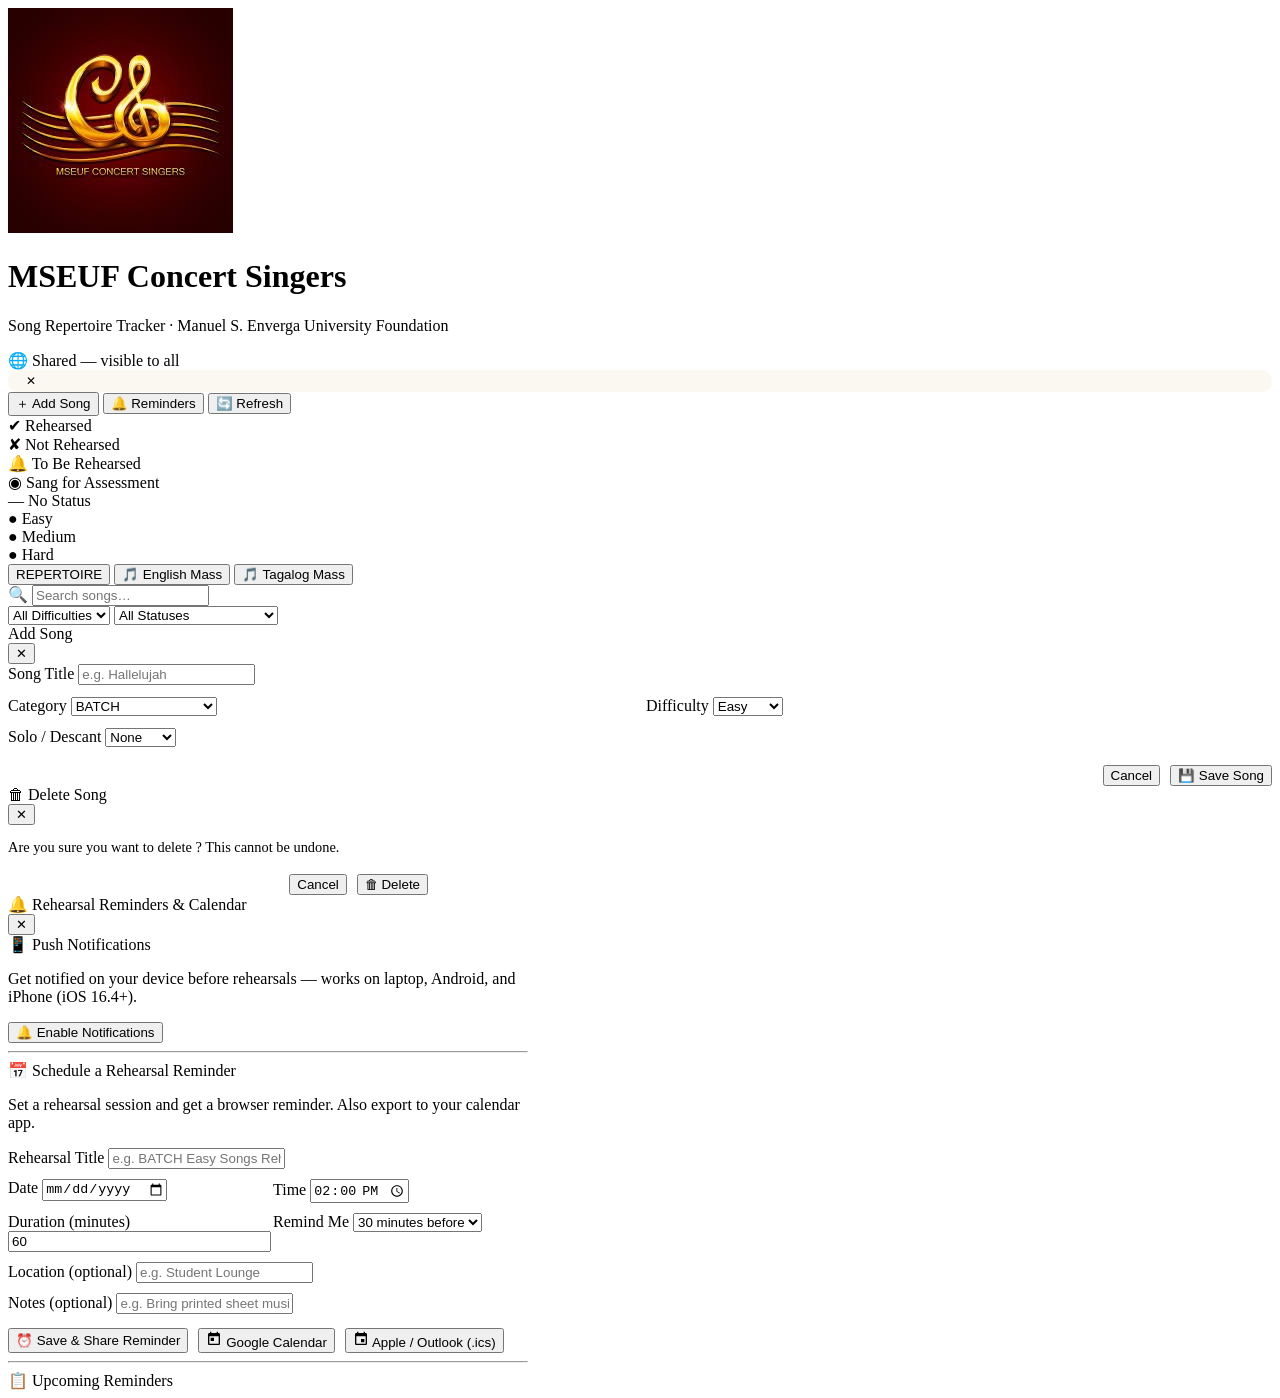
==== repertoire.html @ 1b48ae96 "Create repertoire.html" ====
<!DOCTYPE html>
<html lang="en">
<head>
  <meta charset="UTF-8">
  <meta name="viewport" content="width=device-width, initial-scale=1.0">
  <title>MSEUF Concert Singers – Song Repertoire Tracker</title>
  <link href="https://fonts.googleapis.com/css2?family=Playfair+Display:wght@600;700&family=DM+Sans:wght@300;400;500;600&display=swap" rel="stylesheet">
  <script src="https://cdn.jsdelivr.net/npm/@supabase/supabase-js@2"></script>
  <script>
    // ── Auth gate: redirect to login if not signed in ──
    (async () => {
      const _db = supabase.createClient(
        "https://aevaojekkijhzlxthlpb.supabase.co",
        "sb_publishable_B5ayfQIcgSAFmTYGE7ju2Q_4EDrigPo"
      );
      const { data: { session } } = await _db.auth.getSession();
      if (!session) {
        window.location.href = "https://carlosjosealbiol.github.io/mseufcsrepertoire/index.html";
      }
    })();
  </script>

  <link rel="manifest" href="manifest.json">
  <meta name="theme-color" content="#6b0f1a">
  <meta name="apple-mobile-web-app-capable" content="yes">
  <meta name="apple-mobile-web-app-status-bar-style" content="black-translucent">
  <link rel="stylesheet" href="repertoire.css">
</head>
<body>

<header>
  <img class="logo-img" src="[data-uri]" alt="MSEUF Concert Singers">
  <div class="header-text">
    <h1>MSEUF Concert Singers</h1>
    <p>Song Repertoire Tracker · Manuel S. Enverga University Foundation</p>
  </div>
  <div class="header-actions">
    <div class="shared-badge">🌐 Shared — visible to all</div>
    <div class="user-info" id="header-user" style="display:flex;align-items:center;gap:8px;background:rgba(201,168,76,.08);border:1px solid var(--border2);border-radius:20px;padding:4px 12px 4px 6px">
      <img id="header-avatar" src="" alt="" style="width:26px;height:26px;border-radius:50%;border:1px solid var(--gold);display:none">
      <span id="header-name" style="font-size:.78rem;color:var(--gold-light);font-weight:600"></span>
      <button onclick="signOutApp()" style="background:none;border:none;color:var(--muted);font-size:.72rem;cursor:pointer;padding:0 0 0 4px;" title="Sign out">✕</button>
    </div>
    <button class="btn btn-gold btn-sm" onclick="openAddModal()">＋ Add Song</button>
    <button class="btn btn-notif btn-sm" id="notif-btn" onclick="openNotifModal()" title="Notifications &amp; Reminders">🔔 Reminders</button>
    <button class="btn btn-outline btn-sm" onclick="loadAll()">🔄 Refresh</button>
  </div>
</header>

<!-- Legend -->
<div class="legend-bar">
  <div class="legend-item"><span class="status-btn s-rehearsed">✔</span> Rehearsed</div>
  <div class="legend-item"><span class="status-btn s-not-rehearsed">✘</span> Not Rehearsed</div>
  <div class="legend-item"><span class="status-btn s-to-be-rehearsed">🔔</span> To Be Rehearsed</div>
  <div class="legend-item"><span class="status-btn s-assessed">◉</span> Sang for Assessment</div>
  <div class="legend-item"><span class="status-btn s-none">—</span> No Status</div>
  <div class="legend-sep"></div>
  <div class="legend-item diff-easy">● Easy</div>
  <div class="legend-item diff-medium">● Medium</div>
  <div class="legend-item diff-hard">● Hard</div>
</div>

<div class="container">

  <!-- Category Tabs -->
  <div class="cat-tabs" id="cat-tabs">
    <button class="cat-tab active" data-cat="BATCH" onclick="switchCat('BATCH')">REPERTOIRE</button>
    <button class="cat-tab" data-cat="ENGLISH_MASS" onclick="switchCat('ENGLISH_MASS')">🎵 English Mass</button>
    <button class="cat-tab" data-cat="TAGALOG_MASS" onclick="switchCat('TAGALOG_MASS')">🎵 Tagalog Mass</button>
  </div>

  <!-- Search + filter -->
  <div class="filter-bar">
    <div class="search-wrap">
      <span class="search-icon">🔍</span>
      <input type="text" id="search-input" placeholder="Search songs…" oninput="renderSongs()">
    </div>
    <select id="filter-diff" onchange="renderSongs()">
      <option value="">All Difficulties</option>
      <option value="EASY">Easy</option>
      <option value="MEDIUM">Medium</option>
      <option value="HARD">Hard</option>
    </select>
    <select id="filter-status" onchange="renderSongs()">
      <option value="">All Statuses</option>
      <option value="rehearsed">✔ Rehearsed</option>
      <option value="not-rehearsed">✘ Not Rehearsed</option>
      <option value="to-be-rehearsed">🔔 To Be Rehearsed</option>
      <option value="assessed">◉ Sang for Assessment</option>
      <option value="none">— No Status</option>
    </select>
    <div class="stats-bar" id="stats-bar"></div>
  </div>

  <div id="song-grid"></div>
</div>

<!-- ADD / EDIT MODAL -->
<div class="modal-overlay" id="song-modal">
  <div class="modal">
    <div class="modal-header">
      <div class="modal-title" id="modal-title">Add Song</div>
      <button class="close-btn" onclick="closeModal()">✕</button>
    </div>
    <div class="modal-body">
      <div class="form-group">
        <label for="m-title">Song Title</label>
        <input type="text" id="m-title" placeholder="e.g. Hallelujah">
      </div>
      <div style="display:grid;grid-template-columns:1fr 1fr;gap:12px;margin-top:12px">
        <div class="form-group">
          <label for="m-category">Category</label>
          <select id="m-category">
            <option value="BATCH">BATCH</option>
            <option value="ENGLISH_MASS">English Mass Songs</option>
            <option value="TAGALOG_MASS">Tagalog Mass Songs</option>
          </select>
        </div>
        <div class="form-group">
          <label for="m-diff">Difficulty</label>
          <select id="m-diff">
            <option value="EASY">Easy</option>
            <option value="MEDIUM">Medium</option>
            <option value="HARD">Hard</option>
          </select>
        </div>
      </div>
      <div class="form-group" style="margin-top:12px">
        <label for="m-solo">Solo / Descant</label>
        <select id="m-solo">
          <option value="NONE">None</option>
          <option value="SOLO">Solo</option>
          <option value="DESCANT">Descant</option>
        </select>
      </div>
      <input type="hidden" id="m-edit-id">
      <div style="display:flex;gap:10px;justify-content:flex-end;margin-top:18px">
        <button class="btn btn-outline" onclick="closeModal()">Cancel</button>
        <button class="btn btn-gold" id="m-save-btn" onclick="saveSongModal()">💾 Save Song</button>
      </div>
    </div>
  </div>
</div>

<!-- DELETE CONFIRM MODAL -->
<div class="modal-overlay" id="delete-modal">
  <div class="modal" style="max-width:420px">
    <div class="modal-header">
      <div class="modal-title">🗑 Delete Song</div>
      <button class="close-btn" onclick="closeDeleteModal()">✕</button>
    </div>
    <div class="modal-body">
      <p style="margin-bottom:18px;color:var(--text);font-size:.9rem">Are you sure you want to delete <strong id="delete-song-name" style="color:var(--gold-light)"></strong>? This cannot be undone.</p>
      <div style="display:flex;gap:10px;justify-content:flex-end">
        <button class="btn btn-outline" onclick="closeDeleteModal()">Cancel</button>
        <button class="btn btn-danger" id="confirm-delete-btn" onclick="confirmDelete()">🗑 Delete</button>
      </div>
    </div>
  </div>
</div>


<!-- NOTIFICATION / SCHEDULE MODAL -->
<div class="modal-overlay" id="notif-modal">
  <div class="modal" style="max-width:520px">
    <div class="modal-header">
      <div class="modal-title">🔔 Rehearsal Reminders & Calendar</div>
      <button class="close-btn" onclick="closeNotifModal()">✕</button>
    </div>
    <div class="modal-body">

      <!-- Push notification permission -->
      <div class="notif-section" id="notif-permission-section">
        <div class="notif-section-title">📱 Push Notifications</div>
        <p class="notif-desc">Get notified on your device before rehearsals — works on laptop, Android, and iPhone (iOS 16.4+).</p>
        <div id="notif-status-msg" style="margin:10px 0;font-size:.82rem"></div>
        <button class="btn btn-gold" id="enable-notif-btn" onclick="requestNotifPermission()">🔔 Enable Notifications</button>
        <button class="btn btn-outline" id="test-notif-btn" onclick="sendTestNotif()" style="display:none">📨 Send Test Notification</button>
      </div>

      <hr class="notif-divider">

      <!-- Schedule a rehearsal reminder -->
      <div class="notif-section">
        <div class="notif-section-title">📅 Schedule a Rehearsal Reminder</div>
        <p class="notif-desc">Set a rehearsal session and get a browser reminder. Also export to your calendar app.</p>
        <div style="display:grid;grid-template-columns:1fr 1fr;gap:10px;margin-top:12px">
          <div class="form-group" style="grid-column:1/-1">
            <label for="sched-title">Rehearsal Title</label>
            <input type="text" id="sched-title" placeholder="e.g. BATCH Easy Songs Rehearsal">
          </div>
          <div class="form-group">
            <label for="sched-date">Date</label>
            <input type="date" id="sched-date">
          </div>
          <div class="form-group">
            <label for="sched-time">Time</label>
            <input type="time" id="sched-time" value="14:00">
          </div>
          <div class="form-group">
            <label for="sched-duration">Duration (minutes)</label>
            <input type="number" id="sched-duration" value="60" min="15" max="480" style="width:100%">
          </div>
          <div class="form-group">
            <label for="sched-remind">Remind Me</label>
            <select id="sched-remind">
              <option value="15">15 minutes before</option>
              <option value="30" selected>30 minutes before</option>
              <option value="60">1 hour before</option>
              <option value="1440">1 day before</option>
            </select>
          </div>
          <div class="form-group" style="grid-column:1/-1">
            <label for="sched-location">Location (optional)</label>
            <input type="text" id="sched-location" placeholder="e.g. Student Lounge">
          </div>
          <div class="form-group" style="grid-column:1/-1">
            <label for="sched-notes">Notes (optional)</label>
            <input type="text" id="sched-notes" placeholder="e.g. Bring printed sheet music">
          </div>
        </div>
        <div style="display:flex;gap:10px;margin-top:14px;flex-wrap:wrap">
          <button class="btn btn-gold" id="save-reminder-btn" onclick="scheduleReminder()">⏰ Save &amp; Share Reminder</button>
          <button class="btn btn-calendar" onclick="exportToCalendar('google')">
            <svg width="16" height="16" viewBox="0 0 24 24" fill="currentColor"><path d="M19 3H18V1H16V3H8V1H6V3H5C3.89 3 3.01 3.9 3.01 5L3 19C3 20.1 3.89 21 5 21H19C20.1 21 21 20.1 21 19V5C21 3.9 20.1 3 19 3ZM19 19H5V8H19V19ZM7 10H12V15H7Z"/></svg>
            Google Calendar
          </button>
          <button class="btn btn-calendar" onclick="exportToCalendar('ics')">
            <svg width="16" height="16" viewBox="0 0 24 24" fill="currentColor"><path d="M17 12H12V17H17V12ZM16 1V3H8V1H6V3H5C3.89 3 3 3.9 3 5L3 19C3 20.1 3.89 21 5 21H19C20.1 21 21 20.1 21 19V5C21 3.9 20.1 3 19 3H18V1H16ZM19 19H5V8H19V19Z"/></svg>
            Apple / Outlook (.ics)
          </button>
        </div>
      </div>

      <hr class="notif-divider">

      <!-- Scheduled reminders list -->
      <div class="notif-section">
        <div class="notif-section-title">📋 Upcoming Reminders</div>
        <div id="reminders-list"></div>
      </div>

    </div>
  </div>
</div>

<div id="toast"></div>

<script>
const SONGS_DB = {
  "BATCH": {
    "EASY": [
      {
        "title": "Now That I Have You",
        "solo": "SOLO",
        "id": "builtin_BATCH_EASY_0"
      },
      {
        "title": "Ikaw Lamang",
        "solo": "SOLO",
        "id": "builtin_BATCH_EASY_1"
      },
      {
        "title": "L'Important C'est La Rose",
        "solo": "DESCANT",
        "id": "builtin_BATCH_EASY_2"
      },
      {
        "title": "Ave Verum Corpus",
        "solo": "NONE",
        "id": "builtin_BATCH_EASY_3"
      },
      {
        "title": "Viri Galilaei",
        "solo": "NONE",
        "id": "builtin_BATCH_EASY_4"
      },
      {
        "title": "Manila, Manila",
        "solo": "NONE",
        "id": "builtin_BATCH_EASY_5"
      },
      {
        "title": "Rosas Pandan",
        "solo": "DESCANT",
        "id": "builtin_BATCH_EASY_6"
      },
      {
        "title": "Kalesa",
        "solo": "SOLO",
        "id": "builtin_BATCH_EASY_7"
      },
      {
        "title": "Above All Else",
        "solo": "NONE",
        "id": "builtin_BATCH_EASY_8"
      },
      {
        "title": "One Thing I Ask",
        "solo": "NONE",
        "id": "builtin_BATCH_EASY_9"
      },
      {
        "title": "Bibingka",
        "solo": "SOLO",
        "id": "builtin_BATCH_EASY_10"
      },
      {
        "title": "Til I Met You",
        "solo": "NONE",
        "id": "builtin_BATCH_EASY_11"
      },
      {
        "title": "Leron, Leron Sinta",
        "solo": "NONE",
        "id": "builtin_BATCH_EASY_12"
      },
      {
        "title": "Dahil Sa Iyo",
        "solo": "NONE",
        "id": "builtin_BATCH_EASY_13"
      },
      {
        "title": "Simbang Gabi",
        "solo": "DESCANT",
        "id": "builtin_BATCH_EASY_14"
      },
      {
        "title": "Bonse Aba",
        "solo": "NONE",
        "id": "builtin_BATCH_EASY_15"
      },
      {
        "title": "Izzar Ederak",
        "solo": "NONE",
        "id": "builtin_BATCH_EASY_16"
      },
      {
        "title": "Noypi",
        "solo": "NONE",
        "id": "builtin_BATCH_EASY_17"
      },
      {
        "title": "Why We Sing",
        "solo": "NONE",
        "id": "builtin_BATCH_EASY_18"
      },
      {
        "title": "For Good",
        "solo": "SOLO",
        "id": "builtin_BATCH_EASY_19"
      },
      {
        "title": "Na'ay",
        "solo": "NONE",
        "id": "builtin_BATCH_EASY_20"
      }
    ],
    "MEDIUM": [
      {
        "title": "Kruhay",
        "solo": "DESCANT",
        "id": "builtin_BATCH_MEDIUM_0"
      },
      {
        "title": "Chua-ay",
        "solo": "DESCANT",
        "id": "builtin_BATCH_MEDIUM_1"
      },
      {
        "title": "Exultate Justi In Domino",
        "solo": "NONE",
        "id": "builtin_BATCH_MEDIUM_2"
      },
      {
        "title": "Namamasko",
        "solo": "DESCANT",
        "id": "builtin_BATCH_MEDIUM_3"
      },
      {
        "title": "Gaano Ko Ikaw Kamahal",
        "solo": "NONE",
        "id": "builtin_BATCH_MEDIUM_4"
      },
      {
        "title": "Nais Ko",
        "solo": "NONE",
        "id": "builtin_BATCH_MEDIUM_5"
      },
      {
        "title": "Cebuano Medley",
        "solo": "DESCANT",
        "id": "builtin_BATCH_MEDIUM_6"
      },
      {
        "title": "Pangarap Ko ang Ibigin ka",
        "solo": "DESCANT",
        "id": "builtin_BATCH_MEDIUM_7"
      },
      {
        "title": "Bahay",
        "solo": "NONE",
        "id": "builtin_BATCH_MEDIUM_8"
      },
      {
        "title": "Kay Ganda ng Ating Musika",
        "solo": "NONE",
        "id": "builtin_BATCH_MEDIUM_9"
      },
      {
        "title": "Minsan ang Minahal ay Ako",
        "solo": "SOLO",
        "id": "builtin_BATCH_MEDIUM_10"
      },
      {
        "title": "Sa Mahal Kong Bayan",
        "solo": "NONE",
        "id": "builtin_BATCH_MEDIUM_11"
      },
      {
        "title": "Rosita De Un Verde Palmar",
        "solo": "NONE",
        "id": "builtin_BATCH_MEDIUM_12"
      },
      {
        "title": "The Majesty and Glory of Your Name",
        "solo": "NONE",
        "id": "builtin_BATCH_MEDIUM_13"
      },
      {
        "title": "Abba Gold",
        "solo": "NONE",
        "id": "builtin_BATCH_MEDIUM_14"
      },
      {
        "title": "Bagani",
        "solo": "NONE",
        "id": "builtin_BATCH_MEDIUM_15"
      }
    ],
    "HARD": [
      {
        "title": "Kaisa-isa Niyan",
        "solo": "NONE",
        "id": "builtin_BATCH_HARD_0"
      },
      {
        "title": "Padayon",
        "solo": "SOLO",
        "id": "builtin_BATCH_HARD_1"
      },
      {
        "title": "Himig ng Hangin",
        "solo": "NONE",
        "id": "builtin_BATCH_HARD_2"
      },
      {
        "title": "Three Kalinga Chants",
        "solo": "SOLO",
        "id": "builtin_BATCH_HARD_3"
      },
      {
        "title": "Talismane",
        "solo": "NONE",
        "id": "builtin_BATCH_HARD_4"
      },
      {
        "title": "Iisang Bangka",
        "solo": "NONE",
        "id": "builtin_BATCH_HARD_5"
      },
      {
        "title": "Alleluia",
        "solo": "NONE",
        "id": "builtin_BATCH_HARD_6"
      },
      {
        "title": "Bituing Walang Ningning",
        "solo": "NONE",
        "id": "builtin_BATCH_HARD_7"
      },
      {
        "title": "Sana'y Wala Nang Wakas",
        "solo": "NONE",
        "id": "builtin_BATCH_HARD_8"
      },
      {
        "title": "Piliin Mo Ang Pilipinas",
        "solo": "NONE",
        "id": "builtin_BATCH_HARD_9"
      }
    ]
  },
  "ENGLISH_MASS": {
  "EASY": [
    {
      "title": "Alleluia - Jeremiah Neztler",
      "solo": "NONE",
      "id": "builtin_ENGLISH_MASS_EASY_0"
    },
    {
      "title": "Ashes",
      "solo": "NONE",
      "id": "builtin_ENGLISH_MASS_EASY_1"
    },
    {
      "title": "Blessed Be The Name",
      "solo": "NONE",
      "id": "builtin_ENGLISH_MASS_EASY_2"
    },
    {
      "title": "Lead Me Lord",
      "solo": "NONE",
      "id": "builtin_ENGLISH_MASS_EASY_3"
    },
    {
      "title": "Sing to the Lord",
      "solo": "NONE",
      "id": "builtin_ENGLISH_MASS_EASY_4"
    },
    {
      "title": "Take and Receive",
      "solo": "NONE",
      "id": "builtin_ENGLISH_MASS_EASY_5"
    },
    {
      "title": "Thanks to the Lord",
      "solo": "NONE",
      "id": "builtin_ENGLISH_MASS_EASY_6"
    }
  ],
  "MEDIUM": [
    {
      "title": "English Mass",
      "solo": "NONE",
      "id": "builtin_ENGLISH_MASS_MEDIUM_0"
    },
    {
      "title": "Mass Songs Wedding",
      "solo": "NONE",
      "id": "builtin_ENGLISH_MASS_MEDIUM_1"
    },
    {
      "title": "Prayer of St. Francis of Assisi",
      "solo": "NONE",
      "id": "builtin_ENGLISH_MASS_MEDIUM_2"
    },
    {
      "title": "Prayer of St. Theresa of Avila",
      "solo": "NONE",
      "id": "builtin_ENGLISH_MASS_MEDIUM_3"
    }
  ],
  "HARD": []
},
  "TAGALOG_MASS": {
  "EASY": [
    {
      "title": "Alay Sa Diyos",
      "solo": "NONE",
      "id": "builtin_TAGALOG_MASS_EASY_0"
    },
    {
      "title": "Ama Namin",
      "solo": "NONE",
      "id": "builtin_TAGALOG_MASS_EASY_1"
    },
    {
      "title": "Awit Ng Paghahangad",
      "solo": "NONE",
      "id": "builtin_TAGALOG_MASS_EASY_2"
    },
    {
      "title": "Bayan, Magsiawit Na",
      "solo": "NONE",
      "id": "builtin_TAGALOG_MASS_EASY_3"
    },
    {
      "title": "Great Amen",
      "solo": "NONE",
      "id": "builtin_TAGALOG_MASS_EASY_4"
    },
    {
      "title": "Humayo't Ihayag",
      "solo": "NONE",
      "id": "builtin_TAGALOG_MASS_EASY_5"
    },
    {
      "title": "Ito Ang Araw",
      "solo": "NONE",
      "id": "builtin_TAGALOG_MASS_EASY_6"
    },
    {
      "title": "Kordero ng Diyos",
      "solo": "NONE",
      "id": "builtin_TAGALOG_MASS_EASY_7"
    },
    {
      "title": "Kyrie Eleison",
      "solo": "NONE",
      "id": "builtin_TAGALOG_MASS_EASY_8"
    },
    {
      "title": "Laudate Dominum",
      "solo": "NONE",
      "id": "builtin_TAGALOG_MASS_EASY_9"
    },
    {
      "title": "Panunumpa",
      "solo": "NONE",
      "id": "builtin_TAGALOG_MASS_EASY_10"
    },
    {
      "title": "Papuri Sa Diyos",
      "solo": "NONE",
      "id": "builtin_TAGALOG_MASS_EASY_11"
    },
    {
      "title": "Santo",
      "solo": "NONE",
      "id": "builtin_TAGALOG_MASS_EASY_12"
    },
    {
      "title": "Si Kristo'y Namatay",
      "solo": "NONE",
      "id": "builtin_TAGALOG_MASS_EASY_13"
    },
    {
      "title": "Stella Maris",
      "solo": "NONE",
      "id": "builtin_TAGALOG_MASS_EASY_14"
    },
    {
      "title": "Tinapay ng Buhay",
      "solo": "NONE",
      "id": "builtin_TAGALOG_MASS_EASY_15"
    }
  ],
  "MEDIUM": [
    {
      "title": "Banal Ka Poon",
      "solo": "NONE",
      "id": "builtin_TAGALOG_MASS_MEDIUM_0"
    },
    {
      "title": "Misa Pastorela",
      "solo": "NONE",
      "id": "builtin_TAGALOG_MASS_MEDIUM_1"
    },
    {
      "title": "Pag-aalay Ng Bayan",
      "solo": "NONE",
      "id": "builtin_TAGALOG_MASS_MEDIUM_2"
    },
    {
      "title": "Panginoon, Kaawaan Mo Kami",
      "solo": "NONE",
      "id": "builtin_TAGALOG_MASS_MEDIUM_3"
    }
  ],
  "HARD": []
};
</script>
<script src="notifications.js"></script>
<script src="repertoire.js"></script>
</body>
</html>
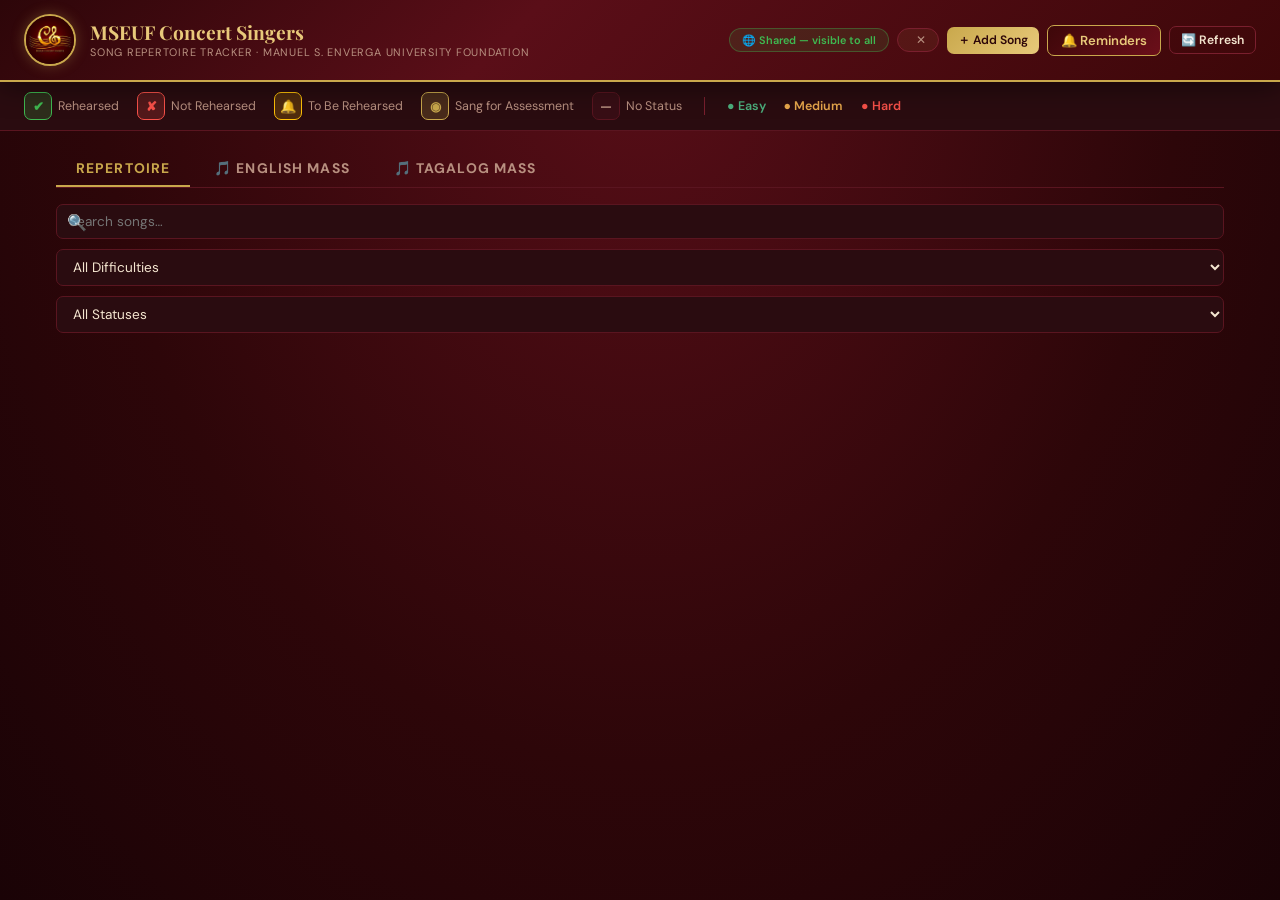
==== commit aca4356f: "Update repertoire.html" ====
--- a/repertoire.html
+++ b/repertoire.html
@@ -5,20 +5,7 @@
   <meta name="viewport" content="width=device-width, initial-scale=1.0">
   <title>MSEUF Concert Singers – Song Repertoire Tracker</title>
   <link href="https://fonts.googleapis.com/css2?family=Playfair+Display:wght@600;700&family=DM+Sans:wght@300;400;500;600&display=swap" rel="stylesheet">
-  <script src="https://cdn.jsdelivr.net/npm/@supabase/supabase-js@2"></script>
-  <script>
-    // ── Auth gate: redirect to login if not signed in ──
-    (async () => {
-      const _db = supabase.createClient(
-        "https://aevaojekkijhzlxthlpb.supabase.co",
-        "sb_publishable_B5ayfQIcgSAFmTYGE7ju2Q_4EDrigPo"
-      );
-      const { data: { session } } = await _db.auth.getSession();
-      if (!session) {
-        window.location.href = "https://carlosjosealbiol.github.io/mseufcsrepertoire/index.html";
-      }
-    })();
-  </script>
+  <!-- Firebase loaded via ES modules in repertoire.js and notifications.js -->
 
   <link rel="manifest" href="manifest.json">
   <meta name="theme-color" content="#6b0f1a">
@@ -661,7 +648,7 @@
   "HARD": []
 };
 </script>
-<script src="notifications.js"></script>
-<script src="repertoire.js"></script>
+<script type="module" src="notifications.js"></script>
+<script type="module" src="repertoire.js"></script>
 </body>
 </html>
--- a/repertoire.css
+++ b/repertoire.css
@@ -0,0 +1,438 @@
+/* ═══════════════════════════════════════════════════
+   MSEUF Concert Singers – Song Repertoire Tracker
+   repertoire.css  |  Maroon & Gold Theme
+═══════════════════════════════════════════════════ */
+
+@import url('https://fonts.googleapis.com/css2?family=Playfair+Display:wght@600;700&family=DM+Sans:wght@300;400;500;600&display=swap');
+
+:root {
+  --maroon-dark:  #2d0609;
+  --maroon:       #6b0f1a;
+  --maroon-mid:   #8b1a28;
+  --maroon-light: #a52338;
+  --gold:         #c9a84c;
+  --gold-light:   #e8c97a;
+  --gold-pale:    #f5e4b0;
+  --surface:      #1a0608;
+  --card:         #2a0c10;
+  --card2:        #350f14;
+  --border:       #5a1520;
+  --border2:      #7a1f2e;
+  --text:         #f5e6d0;
+  --muted:        #b89080;
+
+  --easy:   #4caf7d;
+  --medium: #e8a84c;
+  --hard:   #f85149;
+
+  --s-rehearsed:        #3fb950;
+  --s-not-rehearsed:    #f85149;
+  --s-to-be-rehearsed:  #ffc107;
+  --s-assessed:         #c9a84c;
+}
+
+* { box-sizing: border-box; margin: 0; padding: 0; }
+
+body {
+  background: var(--maroon-dark);
+  background-image: radial-gradient(ellipse at top, #5a0e18 0%, #2d0609 60%, #1a0306 100%);
+  color: var(--text);
+  font-family: 'DM Sans', sans-serif;
+  min-height: 100vh;
+}
+
+/* ── HEADER ── */
+header {
+  background: linear-gradient(135deg, #2d0609 0%, #5a0e18 40%, #3d0709 100%);
+  border-bottom: 2px solid var(--gold);
+  padding: 14px 24px;
+  display: flex;
+  align-items: center;
+  gap: 14px;
+  position: sticky; top: 0; z-index: 100;
+  box-shadow: 0 4px 28px rgba(0,0,0,.5);
+}
+
+.logo-img {
+  width: 52px; height: 52px;
+  border-radius: 50%;
+  border: 2px solid var(--gold);
+  object-fit: cover; flex-shrink: 0;
+  box-shadow: 0 0 14px rgba(201,168,76,.3);
+}
+
+.header-text h1 {
+  font-family: 'Playfair Display', serif;
+  font-size: 1.2rem; color: var(--gold-light); line-height: 1.2;
+}
+.header-text p {
+  font-size: .68rem; color: var(--muted);
+  letter-spacing: .07em; text-transform: uppercase;
+}
+
+.header-actions {
+  margin-left: auto; display: flex; gap: 8px; align-items: center; flex-wrap: wrap;
+}
+
+.shared-badge {
+  background: rgba(63,185,80,.12);
+  border: 1px solid rgba(63,185,80,.35);
+  color: #3fb950; padding: 4px 12px;
+  border-radius: 20px; font-size: .68rem; font-weight: 600;
+}
+
+/* ── BUTTONS ── */
+.btn {
+  padding: 7px 15px; border-radius: 7px;
+  font-family: 'DM Sans', sans-serif;
+  font-size: .82rem; font-weight: 600;
+  cursor: pointer; border: none; transition: all .2s;
+  display: inline-flex; align-items: center; gap: 5px;
+}
+.btn-gold { background: linear-gradient(135deg, var(--gold), var(--gold-light)); color: #2d0609; }
+.btn-gold:hover { filter: brightness(1.1); transform: translateY(-1px); }
+.btn-outline { background: transparent; border: 1px solid var(--border2); color: var(--text); }
+.btn-outline:hover { border-color: var(--gold); color: var(--gold); }
+.btn-sm { padding: 5px 11px; font-size: .76rem; }
+
+/* ── LEGEND ── */
+.legend-bar {
+  display: flex; align-items: center; gap: 18px; flex-wrap: wrap;
+  background: var(--card); border-bottom: 1px solid var(--border);
+  padding: 10px 24px; font-size: .78rem;
+}
+.legend-item { display: flex; align-items: center; gap: 6px; color: var(--muted); }
+.legend-sep { width: 1px; height: 18px; background: var(--border2); margin: 0 4px; }
+
+.status-btn {
+  width: 28px; height: 28px; border-radius: 7px;
+  display: inline-grid; place-items: center;
+  font-size: .82rem; font-weight: 700; cursor: default;
+}
+.s-rehearsed     { background: rgba(63,185,80,.2);  color: var(--s-rehearsed); border: 1px solid var(--s-rehearsed); }
+.s-not-rehearsed { background: rgba(248,81,73,.2);  color: var(--s-not-rehearsed); border: 1px solid var(--s-not-rehearsed); }
+.s-to-be-rehearsed { background: rgba(255,193,7,.18); color: var(--s-to-be-rehearsed); border: 1px solid var(--s-to-be-rehearsed); }
+.s-assessed      { background: rgba(201,168,76,.2); color: var(--s-assessed); border: 1px solid var(--s-assessed); }
+.s-none          { background: rgba(90,21,32,.3);   color: var(--muted); border: 1px solid var(--border); }
+
+.diff-easy   { color: var(--easy); font-weight: 600; }
+.diff-medium { color: var(--medium); font-weight: 600; }
+.diff-hard   { color: var(--hard); font-weight: 600; }
+
+/* ── CONTAINER ── */
+.container { max-width: 1200px; margin: 0 auto; padding: 20px 16px; }
+
+/* ── CATEGORY TABS ── */
+.cat-tabs { display: flex; gap: 4px; border-bottom: 1px solid var(--border); margin-bottom: 16px; }
+.cat-tab {
+  padding: 8px 20px; background: none;
+  border: none; border-bottom: 2px solid transparent;
+  font-family: 'DM Sans', sans-serif; font-size: .87rem; font-weight: 700;
+  color: var(--muted); cursor: pointer; transition: all .2s;
+  text-transform: uppercase; letter-spacing: .08em;
+}
+.cat-tab.active { color: var(--gold); border-bottom-color: var(--gold); }
+.cat-tab:hover  { color: var(--gold-light); }
+
+/* ── FILTER BAR ── */
+.filter-bar {
+  display: flex; gap: 10px; flex-wrap: wrap;
+  align-items: center; margin-bottom: 18px;
+}
+.search-wrap { flex: 1; min-width: 180px; position: relative; }
+.search-wrap input { padding-left: 36px; }
+.search-icon { position: absolute; left: 11px; top: 50%; transform: translateY(-50%); color: var(--muted); }
+
+input[type=text], select {
+  background: var(--card); border: 1px solid var(--border);
+  color: var(--text); padding: 8px 12px;
+  border-radius: 7px; font-family: 'DM Sans', sans-serif;
+  font-size: .85rem; outline: none; transition: border-color .2s; width: 100%;
+}
+input:focus, select:focus { border-color: var(--gold); }
+select option { background: var(--card); }
+
+.stats-bar {
+  margin-left: auto; display: flex; gap: 10px; flex-wrap: wrap; align-items: center;
+}
+.stat-pill {
+  padding: 4px 12px; border-radius: 20px; font-size: .74rem; font-weight: 600;
+}
+
+/* ── DIFFICULTY SECTIONS ── */
+.diff-section { margin-bottom: 28px; }
+
+.diff-header {
+  display: flex; align-items: center; gap: 10px;
+  font-family: 'Playfair Display', serif;
+  font-size: 1.1rem; margin-bottom: 12px;
+  padding-bottom: 8px; border-bottom: 1px solid var(--border);
+}
+.diff-dot {
+  width: 12px; height: 12px; border-radius: 50%; flex-shrink: 0;
+}
+.diff-count {
+  font-size: .74rem; font-family: 'DM Sans', sans-serif;
+  color: var(--muted); font-weight: 400; margin-left: auto;
+}
+
+/* ── SONG TABLE ── */
+.song-table {
+  width: 100%; border-collapse: collapse;
+  background: var(--card); border-radius: 12px;
+  overflow: hidden; border: 1px solid var(--border);
+}
+
+.song-table th {
+  background: var(--card2); padding: 10px 14px;
+  text-align: left; font-size: .7rem; font-weight: 700;
+  color: var(--muted); text-transform: uppercase; letter-spacing: .08em;
+  border-bottom: 1px solid var(--border2);
+}
+
+.song-table td {
+  padding: 10px 14px; border-bottom: 1px solid rgba(90,21,32,.3);
+  font-size: .88rem; vertical-align: middle;
+}
+
+.song-table tr:last-child td { border-bottom: none; }
+.song-table tr { transition: background .15s; }
+.song-table tr:hover td { background: rgba(201,168,76,.04); }
+
+.song-title { font-weight: 500; color: var(--text); }
+
+.solo-badge {
+  display: inline-block; padding: 2px 8px; border-radius: 10px;
+  font-size: .68rem; font-weight: 700; text-transform: uppercase; letter-spacing: .06em;
+}
+.solo-SOLO    { background: rgba(201,168,76,.18); color: var(--gold-light); border: 1px solid rgba(201,168,76,.3); }
+.solo-DESCANT { background: rgba(88,166,255,.15); color: #79c0ff; border: 1px solid rgba(88,166,255,.25); }
+.solo-NONE    { background: rgba(110,118,129,.1); color: var(--muted); border: 1px solid rgba(110,118,129,.2); }
+
+/* ── STATUS TOGGLE BUTTONS ── */
+.status-group { display: flex; gap: 5px; align-items: center; }
+
+.status-toggle {
+  width: 34px; height: 34px; border-radius: 8px;
+  border: 1px solid var(--border2);
+  background: rgba(90,21,32,.2);
+  color: var(--muted); font-size: .9rem; font-weight: 700;
+  cursor: pointer; transition: all .18s;
+  display: grid; place-items: center;
+}
+.status-toggle:hover { border-color: var(--gold); transform: scale(1.08); }
+
+.status-toggle.active-rehearsed {
+  background: rgba(63,185,80,.2); color: var(--s-rehearsed);
+  border-color: var(--s-rehearsed);
+  box-shadow: 0 0 10px rgba(63,185,80,.25);
+}
+.status-toggle.active-not-rehearsed {
+  background: rgba(248,81,73,.2); color: var(--s-not-rehearsed);
+  border-color: var(--s-not-rehearsed);
+  box-shadow: 0 0 10px rgba(248,81,73,.2);
+}
+.status-toggle.active-to-be-rehearsed {
+  background: rgba(255,193,7,.18); color: var(--s-to-be-rehearsed);
+  border-color: var(--s-to-be-rehearsed);
+  box-shadow: 0 0 10px rgba(255,193,7,.22);
+}
+.status-toggle.active-assessed {
+  background: rgba(201,168,76,.2); color: var(--s-assessed);
+  border-color: var(--s-assessed);
+  box-shadow: 0 0 10px rgba(201,168,76,.25);
+}
+
+.status-label {
+  font-size: .7rem; color: var(--muted); min-width: 70px;
+  font-style: italic;
+}
+
+/* ── EMPTY ── */
+.empty-state { text-align: center; padding: 48px; color: var(--muted); }
+.empty-state .icon { font-size: 2.8rem; margin-bottom: 10px; }
+
+/* ── TOAST ── */
+#toast {
+  position: fixed; bottom: 22px; right: 22px; z-index: 9999;
+  background: linear-gradient(135deg, var(--gold), var(--gold-light));
+  color: #2d0609; padding: 10px 20px; border-radius: 8px;
+  font-weight: 700; font-size: .86rem;
+  opacity: 0; transform: translateY(10px);
+  transition: all .3s; pointer-events: none;
+  box-shadow: 0 4px 16px rgba(201,168,76,.35);
+}
+#toast.show { opacity: 1; transform: translateY(0); }
+
+/* ── LOADING ── */
+.loading { text-align: center; padding: 48px; color: var(--muted); font-size: .9rem; }
+
+/* ── ANIMATIONS ── */
+@keyframes fadeUp { from{opacity:0;transform:translateY(10px)} to{opacity:1;transform:translateY(0)} }
+.diff-section { animation: fadeUp .3s ease; }
+
+/* ── RESPONSIVE ── */
+@media (max-width: 640px) {
+  header { flex-wrap: wrap; }
+  .header-actions { width: 100%; justify-content: flex-end; }
+  .song-table th:nth-child(2), .song-table td:nth-child(2) { display: none; }
+  .filter-bar { flex-direction: column; align-items: stretch; }
+  .stats-bar { margin-left: 0; }
+  .legend-bar { gap: 10px; font-size: .72rem; }
+}
+
+/* ── ACTION BUTTONS (edit / delete per row) ── */
+.action-btn {
+  width: 30px; height: 30px; border-radius: 6px;
+  border: 1px solid var(--border2);
+  background: rgba(90,21,32,.2);
+  font-size: .82rem; cursor: pointer;
+  display: grid; place-items: center;
+  transition: all .15s;
+}
+.edit-btn { color: var(--gold); }
+.edit-btn:hover { background: rgba(201,168,76,.18); border-color: var(--gold); transform: scale(1.1); }
+.del-btn  { color: #f85149; }
+.del-btn:hover  { background: rgba(248,81,73,.18); border-color: #f85149; transform: scale(1.1); }
+
+/* ── MODAL ── */
+.modal-overlay {
+  position: fixed; inset: 0; background: rgba(0,0,0,.82);
+  display: none; place-items: center; z-index: 1000;
+  padding: 16px; backdrop-filter: blur(6px);
+  overflow-y: auto;
+}
+.modal-overlay.open { display: flex; align-items: flex-start; justify-content: center; animation: fadeUp .2s ease; }
+
+.modal {
+  background: var(--card); border: 1px solid var(--border2);
+  border-radius: 14px; width: 100%; max-width: 500px;
+  box-shadow: 0 20px 60px rgba(0,0,0,.6);
+  animation: fadeUp .22s ease;
+  display: flex; flex-direction: column;
+  max-height: calc(100vh - 32px);
+  margin: auto;
+}
+
+.modal-header {
+  padding: 16px 20px; border-bottom: 1px solid var(--border);
+  display: flex; justify-content: space-between; align-items: center;
+  flex-shrink: 0;
+}
+.modal-title {
+  font-family: 'Playfair Display', serif;
+  font-size: 1.05rem; color: var(--gold-light);
+}
+.modal-body {
+  padding: 20px;
+  overflow-y: scroll;
+  flex: 1;
+  /* Visible scrollbar for laptop */
+  scrollbar-width: thin;
+  scrollbar-color: var(--gold) var(--card2);
+}
+/* Webkit scrollbar (Chrome, Edge, Safari) */
+.modal-body::-webkit-scrollbar { width: 6px; }
+.modal-body::-webkit-scrollbar-track { background: var(--card2); border-radius: 3px; }
+.modal-body::-webkit-scrollbar-thumb { background: var(--gold); border-radius: 3px; }
+.modal-body::-webkit-scrollbar-thumb:hover { background: var(--gold-light); }
+
+.close-btn {
+  background: none; border: none; color: var(--muted);
+  font-size: 1.2rem; cursor: pointer; line-height: 1;
+}
+.close-btn:hover { color: var(--text); }
+
+/* ── FORM INSIDE MODAL ── */
+.form-group { display: flex; flex-direction: column; gap: 5px; }
+.form-group label {
+  font-size: .72rem; font-weight: 700; color: var(--muted);
+  text-transform: uppercase; letter-spacing: .07em;
+}
+
+/* ── DANGER BUTTON ── */
+.btn-danger {
+  background: rgba(248,81,73,.12); border: 1px solid #f85149;
+  color: #f85149; padding: 7px 15px; border-radius: 7px;
+  font-family: 'DM Sans', sans-serif; font-size: .82rem;
+  font-weight: 600; cursor: pointer; transition: all .2s;
+}
+.btn-danger:hover { background: rgba(248,81,73,.25); }
+.btn-danger:disabled { opacity: .5; cursor: not-allowed; }
+
+/* ── NOTIFICATION BUTTON ── */
+.btn-notif {
+  background: linear-gradient(135deg, #3d0709, #6b0f1a);
+  border: 1px solid var(--gold);
+  color: var(--gold-light);
+  padding: 6px 13px;
+  border-radius: 7px;
+  font-family: 'DM Sans', sans-serif;
+  font-size: .82rem; font-weight: 600;
+  cursor: pointer; transition: all .2s;
+  display: inline-flex; align-items: center; gap: 6px;
+  position: relative;
+}
+.btn-notif:hover { background: linear-gradient(135deg, #5a0e18, #8b1a28); }
+
+.bell-badge {
+  background: var(--gold); color: #2d0609;
+  border-radius: 50%; width: 18px; height: 18px;
+  font-size: .65rem; font-weight: 800;
+  display: inline-grid; place-items: center;
+}
+
+/* ── CALENDAR BUTTON ── */
+.btn-calendar {
+  background: rgba(201,168,76,.1);
+  border: 1px solid rgba(201,168,76,.35);
+  color: var(--gold-light);
+  padding: 7px 13px; border-radius: 7px;
+  font-family: 'DM Sans', sans-serif;
+  font-size: .8rem; font-weight: 600;
+  cursor: pointer; transition: all .2s;
+  display: inline-flex; align-items: center; gap: 6px;
+}
+.btn-calendar:hover { background: rgba(201,168,76,.22); border-color: var(--gold); }
+.btn-calendar.btn-sm { padding: 5px 9px; font-size: .72rem; }
+
+/* ── NOTIFICATION MODAL SECTIONS ── */
+.notif-section { margin-bottom: 6px; }
+.notif-section-title {
+  font-family: 'Playfair Display', serif;
+  font-size: .95rem; color: var(--gold-light);
+  margin-bottom: 6px;
+}
+.notif-desc {
+  font-size: .78rem; color: var(--muted); line-height: 1.6;
+  margin-bottom: 8px;
+}
+.notif-divider {
+  border: none; border-top: 1px solid var(--border);
+  margin: 16px 0;
+}
+
+/* ── REMINDER CARDS ── */
+.reminder-card {
+  background: var(--card2);
+  border: 1px solid var(--border2);
+  border-radius: 10px; padding: 12px;
+  margin-bottom: 8px;
+  display: flex; justify-content: space-between;
+  align-items: flex-start; gap: 10px;
+  transition: border-color .2s;
+}
+.reminder-card:hover { border-color: var(--gold); }
+.reminder-card.past { opacity: .55; }
+
+.reminder-title {
+  font-weight: 600; color: var(--text);
+  font-size: .9rem; margin-bottom: 4px;
+}
+.reminder-meta {
+  font-size: .72rem; color: var(--muted); line-height: 1.8;
+}
+.reminder-notes {
+  font-size: .74rem; color: var(--muted);
+  margin-top: 4px; font-style: italic;
+}
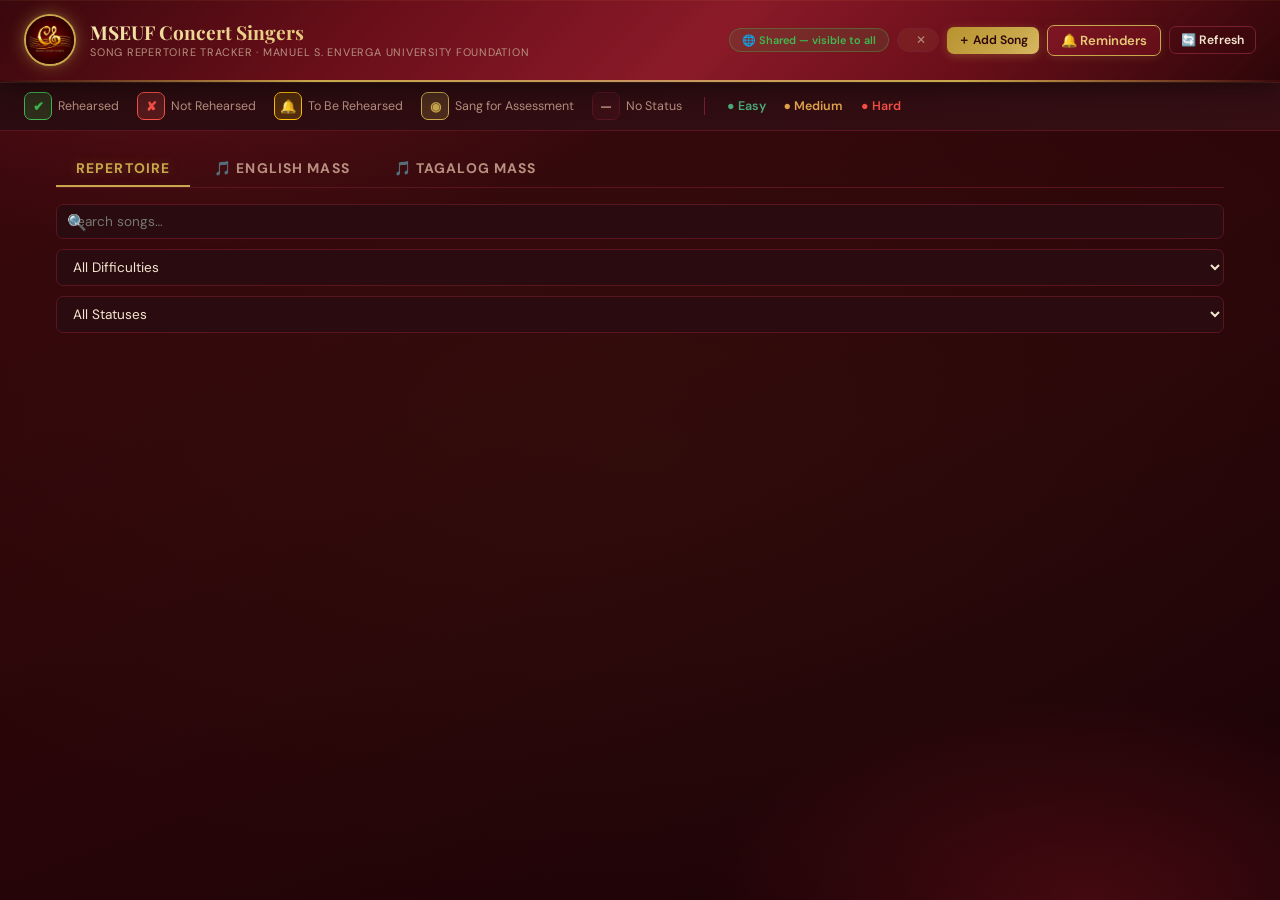
==== commit aab4f288: "Update repertoire.html" ====
--- a/repertoire.html
+++ b/repertoire.html
@@ -234,7 +234,7 @@
 <div id="toast"></div>
 
 <script>
-const SONGS_DB = {
+window.SONGS_DB = {
   "BATCH": {
     "EASY": [
       {
--- a/repertoire.css
+++ b/repertoire.css
@@ -35,7 +35,11 @@
 
 body {
   background: var(--maroon-dark);
-  background-image: radial-gradient(ellipse at top, #5a0e18 0%, #2d0609 60%, #1a0306 100%);
+  background-image:
+    radial-gradient(ellipse 70% 50% at 15% 0%,   rgba(139,26,40,.45) 0%, transparent 55%),
+    radial-gradient(ellipse 60% 45% at 85% 100%,  rgba(107,15,26,.5)  0%, transparent 50%),
+    radial-gradient(ellipse 100% 80% at 50% 50%, rgba(201,168,76,.04) 0%, transparent 65%),
+    linear-gradient(160deg, #3a080d 0%, #2d0609 45%, #1a0306 100%);
   color: var(--text);
   font-family: 'DM Sans', sans-serif;
   min-height: 100vh;
@@ -43,14 +47,39 @@
 
 /* ── HEADER ── */
 header {
-  background: linear-gradient(135deg, #2d0609 0%, #5a0e18 40%, #3d0709 100%);
-  border-bottom: 2px solid var(--gold);
+  background: linear-gradient(135deg,
+    #3a080d 0%,
+    #6b0f1a 30%,
+    #8b1a28 55%,
+    #6b0f1a 75%,
+    #2d0609 100%
+  );
+  border-bottom: 2px solid transparent;
+  border-image: linear-gradient(90deg, transparent, var(--gold), rgba(232,201,122,.7), var(--gold), transparent) 1;
   padding: 14px 24px;
   display: flex;
   align-items: center;
   gap: 14px;
   position: sticky; top: 0; z-index: 100;
-  box-shadow: 0 4px 28px rgba(0,0,0,.5);
+  box-shadow:
+    0 4px 28px rgba(0,0,0,.5),
+    0 1px 0 rgba(201,168,76,.15),
+    inset 0 1px 0 rgba(201,168,76,.08);
+}
+
+/* Subtle noise overlay on header */
+header::after {
+  content: '';
+  position: absolute;
+  inset: 0;
+  background: repeating-linear-gradient(
+    -45deg,
+    transparent 0px,
+    transparent 40px,
+    rgba(201,168,76,.018) 40px,
+    rgba(201,168,76,.018) 41px
+  );
+  pointer-events: none;
 }
 
 .logo-img {
@@ -58,12 +87,18 @@
   border-radius: 50%;
   border: 2px solid var(--gold);
   object-fit: cover; flex-shrink: 0;
-  box-shadow: 0 0 14px rgba(201,168,76,.3);
+  box-shadow: 0 0 18px rgba(201,168,76,.4), 0 0 6px rgba(201,168,76,.2);
+  position: relative; z-index: 1;
 }
 
 .header-text h1 {
   font-family: 'Playfair Display', serif;
-  font-size: 1.2rem; color: var(--gold-light); line-height: 1.2;
+  font-size: 1.2rem;
+  background: linear-gradient(135deg, var(--gold-pale), var(--gold-light), var(--gold));
+  -webkit-background-clip: text;
+  -webkit-text-fill-color: transparent;
+  background-clip: text;
+  line-height: 1.2;
 }
 .header-text p {
   font-size: .68rem; color: var(--muted);
@@ -89,8 +124,18 @@
   cursor: pointer; border: none; transition: all .2s;
   display: inline-flex; align-items: center; gap: 5px;
 }
-.btn-gold { background: linear-gradient(135deg, var(--gold), var(--gold-light)); color: #2d0609; }
-.btn-gold:hover { filter: brightness(1.1); transform: translateY(-1px); }
+.btn-gold {
+  background: linear-gradient(135deg, #b8922e, var(--gold), var(--gold-light), var(--gold));
+  background-size: 200% 200%;
+  color: #2d0609;
+  box-shadow: 0 2px 10px rgba(201,168,76,.3);
+  transition: background-position .3s, box-shadow .2s, transform .15s;
+}
+.btn-gold:hover {
+  background-position: right center;
+  box-shadow: 0 4px 18px rgba(201,168,76,.45);
+  transform: translateY(-1px);
+}
 .btn-outline { background: transparent; border: 1px solid var(--border2); color: var(--text); }
 .btn-outline:hover { border-color: var(--gold); color: var(--gold); }
 .btn-sm { padding: 5px 11px; font-size: .76rem; }
@@ -98,7 +143,8 @@
 /* ── LEGEND ── */
 .legend-bar {
   display: flex; align-items: center; gap: 18px; flex-wrap: wrap;
-  background: var(--card); border-bottom: 1px solid var(--border);
+  background: linear-gradient(90deg, rgba(42,12,16,.98), rgba(53,15,20,.95));
+  border-bottom: 1px solid var(--border);
   padding: 10px 24px; font-size: .78rem;
 }
 .legend-item { display: flex; align-items: center; gap: 6px; color: var(--muted); }
@@ -131,7 +177,11 @@
   color: var(--muted); cursor: pointer; transition: all .2s;
   text-transform: uppercase; letter-spacing: .08em;
 }
-.cat-tab.active { color: var(--gold); border-bottom-color: var(--gold); }
+.cat-tab.active {
+  color: var(--gold);
+  border-bottom-color: var(--gold);
+  text-shadow: 0 0 12px rgba(201,168,76,.3);
+}
 .cat-tab:hover  { color: var(--gold-light); }
 
 /* ── FILTER BAR ── */
@@ -143,13 +193,16 @@
 .search-wrap input { padding-left: 36px; }
 .search-icon { position: absolute; left: 11px; top: 50%; transform: translateY(-50%); color: var(--muted); }
 
-input[type=text], select {
+input[type=text], input[type=number], input[type=date], input[type=time], select {
   background: var(--card); border: 1px solid var(--border);
   color: var(--text); padding: 8px 12px;
   border-radius: 7px; font-family: 'DM Sans', sans-serif;
-  font-size: .85rem; outline: none; transition: border-color .2s; width: 100%;
-}
-input:focus, select:focus { border-color: var(--gold); }
+  font-size: .85rem; outline: none; transition: border-color .2s, box-shadow .2s; width: 100%;
+}
+input:focus, select:focus {
+  border-color: var(--gold);
+  box-shadow: 0 0 0 3px rgba(201,168,76,.12);
+}
 select option { background: var(--card); }
 
 .stats-bar {
@@ -170,6 +223,7 @@
 }
 .diff-dot {
   width: 12px; height: 12px; border-radius: 50%; flex-shrink: 0;
+  box-shadow: 0 0 8px currentColor;
 }
 .diff-count {
   font-size: .74rem; font-family: 'DM Sans', sans-serif;
@@ -181,10 +235,12 @@
   width: 100%; border-collapse: collapse;
   background: var(--card); border-radius: 12px;
   overflow: hidden; border: 1px solid var(--border);
+  box-shadow: 0 4px 20px rgba(0,0,0,.3);
 }
 
 .song-table th {
-  background: var(--card2); padding: 10px 14px;
+  background: linear-gradient(90deg, var(--card2), rgba(53,15,20,.9));
+  padding: 10px 14px;
   text-align: left; font-size: .7rem; font-weight: 700;
   color: var(--muted); text-transform: uppercase; letter-spacing: .08em;
   border-bottom: 1px solid var(--border2);
@@ -255,12 +311,12 @@
 /* ── TOAST ── */
 #toast {
   position: fixed; bottom: 22px; right: 22px; z-index: 9999;
-  background: linear-gradient(135deg, var(--gold), var(--gold-light));
+  background: linear-gradient(135deg, #b8922e, var(--gold), var(--gold-light));
   color: #2d0609; padding: 10px 20px; border-radius: 8px;
   font-weight: 700; font-size: .86rem;
   opacity: 0; transform: translateY(10px);
   transition: all .3s; pointer-events: none;
-  box-shadow: 0 4px 16px rgba(201,168,76,.35);
+  box-shadow: 0 4px 20px rgba(201,168,76,.4);
 }
 #toast.show { opacity: 1; transform: translateY(0); }
 
@@ -281,7 +337,7 @@
   .legend-bar { gap: 10px; font-size: .72rem; }
 }
 
-/* ── ACTION BUTTONS (edit / delete per row) ── */
+/* ── ACTION BUTTONS ── */
 .action-btn {
   width: 30px; height: 30px; border-radius: 6px;
   border: 1px solid var(--border2);
@@ -305,9 +361,10 @@
 .modal-overlay.open { display: flex; align-items: flex-start; justify-content: center; animation: fadeUp .2s ease; }
 
 .modal {
-  background: var(--card); border: 1px solid var(--border2);
+  background: linear-gradient(145deg, rgba(42,12,16,.98), rgba(34,6,8,.99));
+  border: 1px solid rgba(201,168,76,.25);
   border-radius: 14px; width: 100%; max-width: 500px;
-  box-shadow: 0 20px 60px rgba(0,0,0,.6);
+  box-shadow: 0 20px 60px rgba(0,0,0,.7), 0 0 0 1px rgba(201,168,76,.1);
   animation: fadeUp .22s ease;
   display: flex; flex-direction: column;
   max-height: calc(100vh - 32px);
@@ -315,23 +372,26 @@
 }
 
 .modal-header {
-  padding: 16px 20px; border-bottom: 1px solid var(--border);
+  padding: 16px 20px; border-bottom: 1px solid rgba(201,168,76,.2);
   display: flex; justify-content: space-between; align-items: center;
   flex-shrink: 0;
+  background: linear-gradient(90deg, rgba(107,15,26,.3), transparent);
 }
 .modal-title {
   font-family: 'Playfair Display', serif;
-  font-size: 1.05rem; color: var(--gold-light);
+  font-size: 1.05rem;
+  background: linear-gradient(135deg, var(--gold-light), var(--gold));
+  -webkit-background-clip: text;
+  -webkit-text-fill-color: transparent;
+  background-clip: text;
 }
 .modal-body {
   padding: 20px;
   overflow-y: scroll;
   flex: 1;
-  /* Visible scrollbar for laptop */
   scrollbar-width: thin;
   scrollbar-color: var(--gold) var(--card2);
 }
-/* Webkit scrollbar (Chrome, Edge, Safari) */
 .modal-body::-webkit-scrollbar { width: 6px; }
 .modal-body::-webkit-scrollbar-track { background: var(--card2); border-radius: 3px; }
 .modal-body::-webkit-scrollbar-thumb { background: var(--gold); border-radius: 3px; }
@@ -340,10 +400,11 @@
 .close-btn {
   background: none; border: none; color: var(--muted);
   font-size: 1.2rem; cursor: pointer; line-height: 1;
-}
-.close-btn:hover { color: var(--text); }
-
-/* ── FORM INSIDE MODAL ── */
+  transition: color .15s;
+}
+.close-btn:hover { color: var(--gold-light); }
+
+/* ── FORM ── */
 .form-group { display: flex; flex-direction: column; gap: 5px; }
 .form-group label {
   font-size: .72rem; font-weight: 700; color: var(--muted);
@@ -362,7 +423,7 @@
 
 /* ── NOTIFICATION BUTTON ── */
 .btn-notif {
-  background: linear-gradient(135deg, #3d0709, #6b0f1a);
+  background: linear-gradient(135deg, rgba(139,26,40,.7), rgba(107,15,26,.8));
   border: 1px solid var(--gold);
   color: var(--gold-light);
   padding: 6px 13px;
@@ -371,12 +432,16 @@
   font-size: .82rem; font-weight: 600;
   cursor: pointer; transition: all .2s;
   display: inline-flex; align-items: center; gap: 6px;
-  position: relative;
-}
-.btn-notif:hover { background: linear-gradient(135deg, #5a0e18, #8b1a28); }
+  box-shadow: 0 2px 8px rgba(201,168,76,.15);
+}
+.btn-notif:hover {
+  background: linear-gradient(135deg, rgba(165,35,56,.8), rgba(139,26,40,.9));
+  box-shadow: 0 4px 14px rgba(201,168,76,.25);
+}
 
 .bell-badge {
-  background: var(--gold); color: #2d0609;
+  background: linear-gradient(135deg, var(--gold), var(--gold-light));
+  color: #2d0609;
   border-radius: 50%; width: 18px; height: 18px;
   font-size: .65rem; font-weight: 800;
   display: inline-grid; place-items: center;
@@ -396,7 +461,7 @@
 .btn-calendar:hover { background: rgba(201,168,76,.22); border-color: var(--gold); }
 .btn-calendar.btn-sm { padding: 5px 9px; font-size: .72rem; }
 
-/* ── NOTIFICATION MODAL SECTIONS ── */
+/* ── NOTIFICATION MODAL ── */
 .notif-section { margin-bottom: 6px; }
 .notif-section-title {
   font-family: 'Playfair Display', serif;
@@ -408,21 +473,24 @@
   margin-bottom: 8px;
 }
 .notif-divider {
-  border: none; border-top: 1px solid var(--border);
+  border: none; border-top: 1px solid rgba(201,168,76,.15);
   margin: 16px 0;
 }
 
 /* ── REMINDER CARDS ── */
 .reminder-card {
-  background: var(--card2);
+  background: linear-gradient(135deg, rgba(53,15,20,.9), rgba(42,12,16,.95));
   border: 1px solid var(--border2);
   border-radius: 10px; padding: 12px;
   margin-bottom: 8px;
   display: flex; justify-content: space-between;
   align-items: flex-start; gap: 10px;
-  transition: border-color .2s;
-}
-.reminder-card:hover { border-color: var(--gold); }
+  transition: border-color .2s, box-shadow .2s;
+}
+.reminder-card:hover {
+  border-color: rgba(201,168,76,.4);
+  box-shadow: 0 4px 16px rgba(0,0,0,.3);
+}
 .reminder-card.past { opacity: .55; }
 
 .reminder-title {
